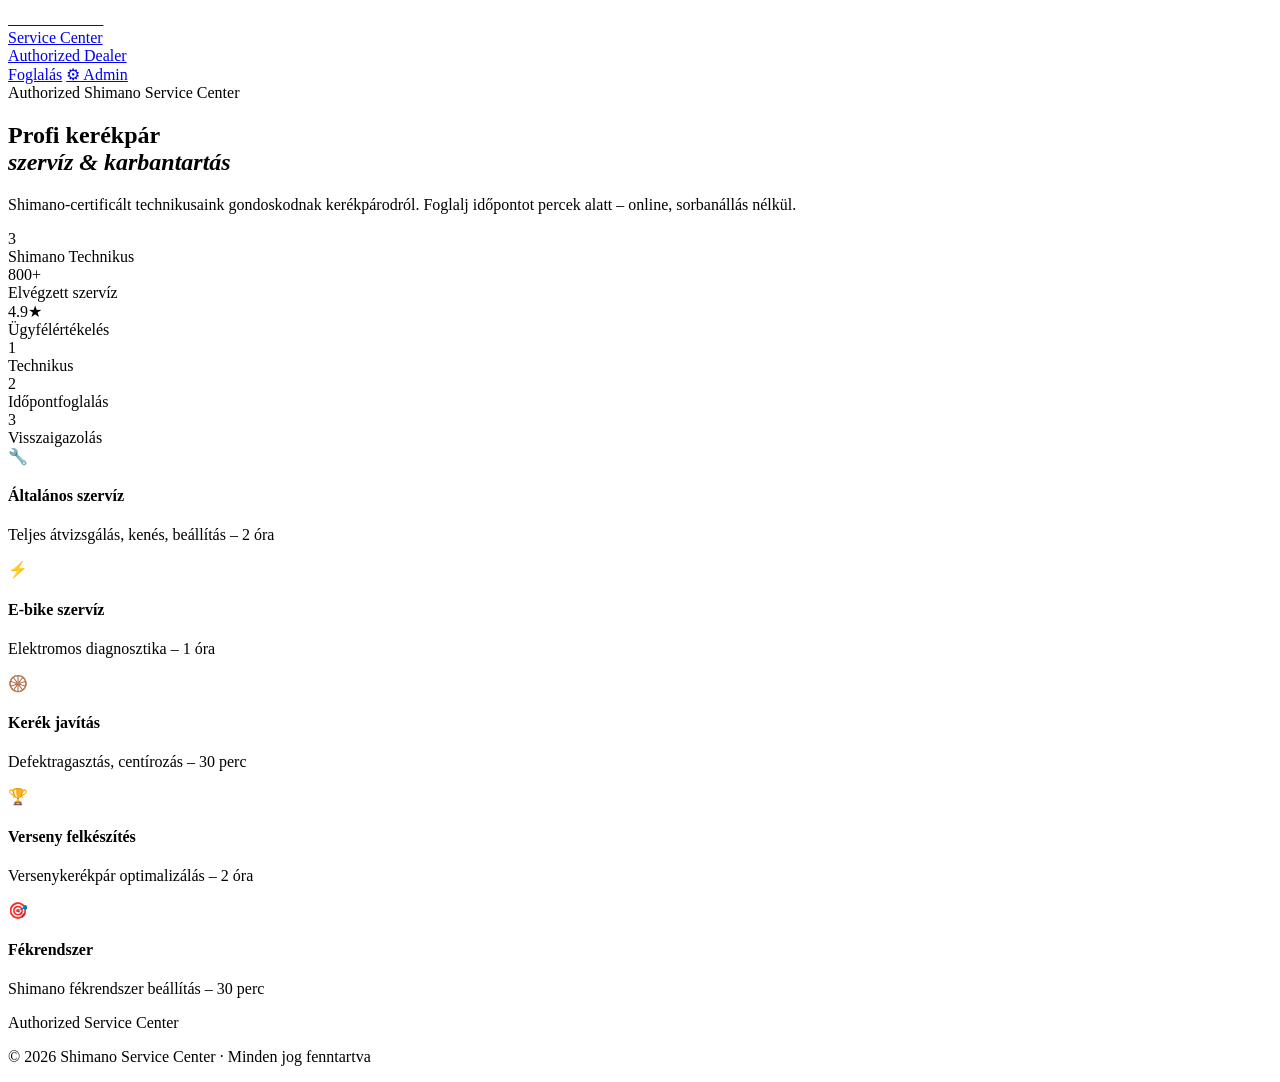
==== index.html @ ec5eacc6 "..." ====
<!DOCTYPE html>
<html lang="hu">

<head>
    <meta charset="UTF-8">
    <meta name="viewport" content="width=device-width, initial-scale=1.0">
    <title>Shimano Service Center - Időpontfoglaló</title>
    <link rel="stylesheet" href="CSS/style.css">
</head>

<body>

    <!-- Header -->
    <header class="site-header">
        <div class="header-inner">
            <a href="index.html" class="logo">
                <div class="logo-shimano">
                    <img src="https://upload.wikimedia.org/wikipedia/commons/thumb/0/0a/Shimano_logo.svg/320px-Shimano_logo.svg.png" 
                        alt="Shimano" onerror="this.outerHTML='<span style=\'font-family:sans-serif;font-weight:900;color:#fff;letter-spacing:.1em;font-size:1.1rem\'>SHIMANO</span>'">
                </div>
                <div class="logo-divider"></div>
                <div class="logo-text">
                    <div class="logo-title">Service Center</div>
                    <div class="logo-sub">Authorized Dealer</div>
                </div>
            </a>
            <nav class="header-nav">
                <a href="index.html">Foglalás</a>
                <a href="Admin/index.html" class="nav-admin">⚙ Admin</a>
            </nav>
        </div>
    </header>

    <!-- Hero -->
    <section class="hero">
        <div class="hero-inner">
            <div class="hereo-eyebrow">Authorized Shimano Service Center</div>
            <h1>Profi kerékpár<br><em>szervíz & karbantartás</em></h1>
            <p class="hero-sub">Shimano-certificált technikusaink gondoskodnak kerékpárodról. Foglalj időpontot percek alatt – online, sorbanállás nélkül.</p>
            <div class="hero-stats">
                <div class="hero-stat"><div class="n">3</div><div class="1">Shimano Technikus</div></div>
                <div class="hero-stat"><div class="n">800+</div><div class="1">Elvégzett szervíz</div></div>
                <div class="hero-stat"><div class="n">4.9★</div><div class="1">Ügyfélértékelés</div></div>
            </div>
        </div>
    </section>

    <!-- Lépés jelző -->
    <div class="step-bar">
        <div class="step-bar-inner">
            <div class="step-item active" id="step-1">
                <div class="step-dot">1</div>
                <span>Technikus</span>
            </div>
            <div class="step-line" id="line-1"></div>
            <div class="step-item" id="step-2">
                <div class="step-dot">2</div>
                <span>Időpontfoglalás</span>
            </div>
            <div class="step-line" id="line-2"></div>
            <div class="step-item" id="step-3">
                <div class="step-dot">3</div>
                <span>Visszaigazolás</span>
            </div>
        </div>
    </div>

    <!-- APP -->
    <div id="app"></div>

    <!-- Services Strip -->
    <div class="services-strip">
        <div class="services-inner">
            <div class="service-item"><span class="icon">🔧</span><h4>Általános szervíz</h4><p>Teljes átvizsgálás, kenés, beállítás – 2 óra</p></div>
            <div class="service-item"><span class="icon">⚡</span><h4>E-bike szervíz</h4><p>Elektromos diagnosztika – 1 óra</p></div>
            <div class="service-item"><span class="icon">🛞</span><h4>Kerék javítás</h4><p>Defektragasztás, centírozás – 30 perc</p></div>
            <div class="service-item"><span class="icon">🏆</span><h4>Verseny felkészítés</h4><p>Versenykerékpár optimalizálás – 2 óra</p></div>
            <div class="service-item"><span class="icon">🎯</span><h4>Fékrendszer</h4><p>Shimano fékrendszer beállítás – 30 perc</p></div>
        </div>
    </div>

    <footer class="site-footer">
        <div class="footer-shimano">
            <img src="https://upload.wikimedia.org/wikipedia/commons/thumb/0/0a/Shimano_logo.svg/320px-Shimano_logo.svg.png" alt="Shimano" onerror="this.style.display='none'">
            <span>Authorized Service Center</span>
        </div>
        <p>© 2026 Shimano Service Center · Minden jog fenntartva</p>
    </footer>

    <div class="toast-container" id="toasts"></div>

    <script src="JS/data.js"></script>
    <script src="JS/api.js"></script>
    <script src="JS/calendar.js"></script>
    <script src="JS/timeslots.js"></script>
    <script src="JS/app.js"></script>

</body>

</html>
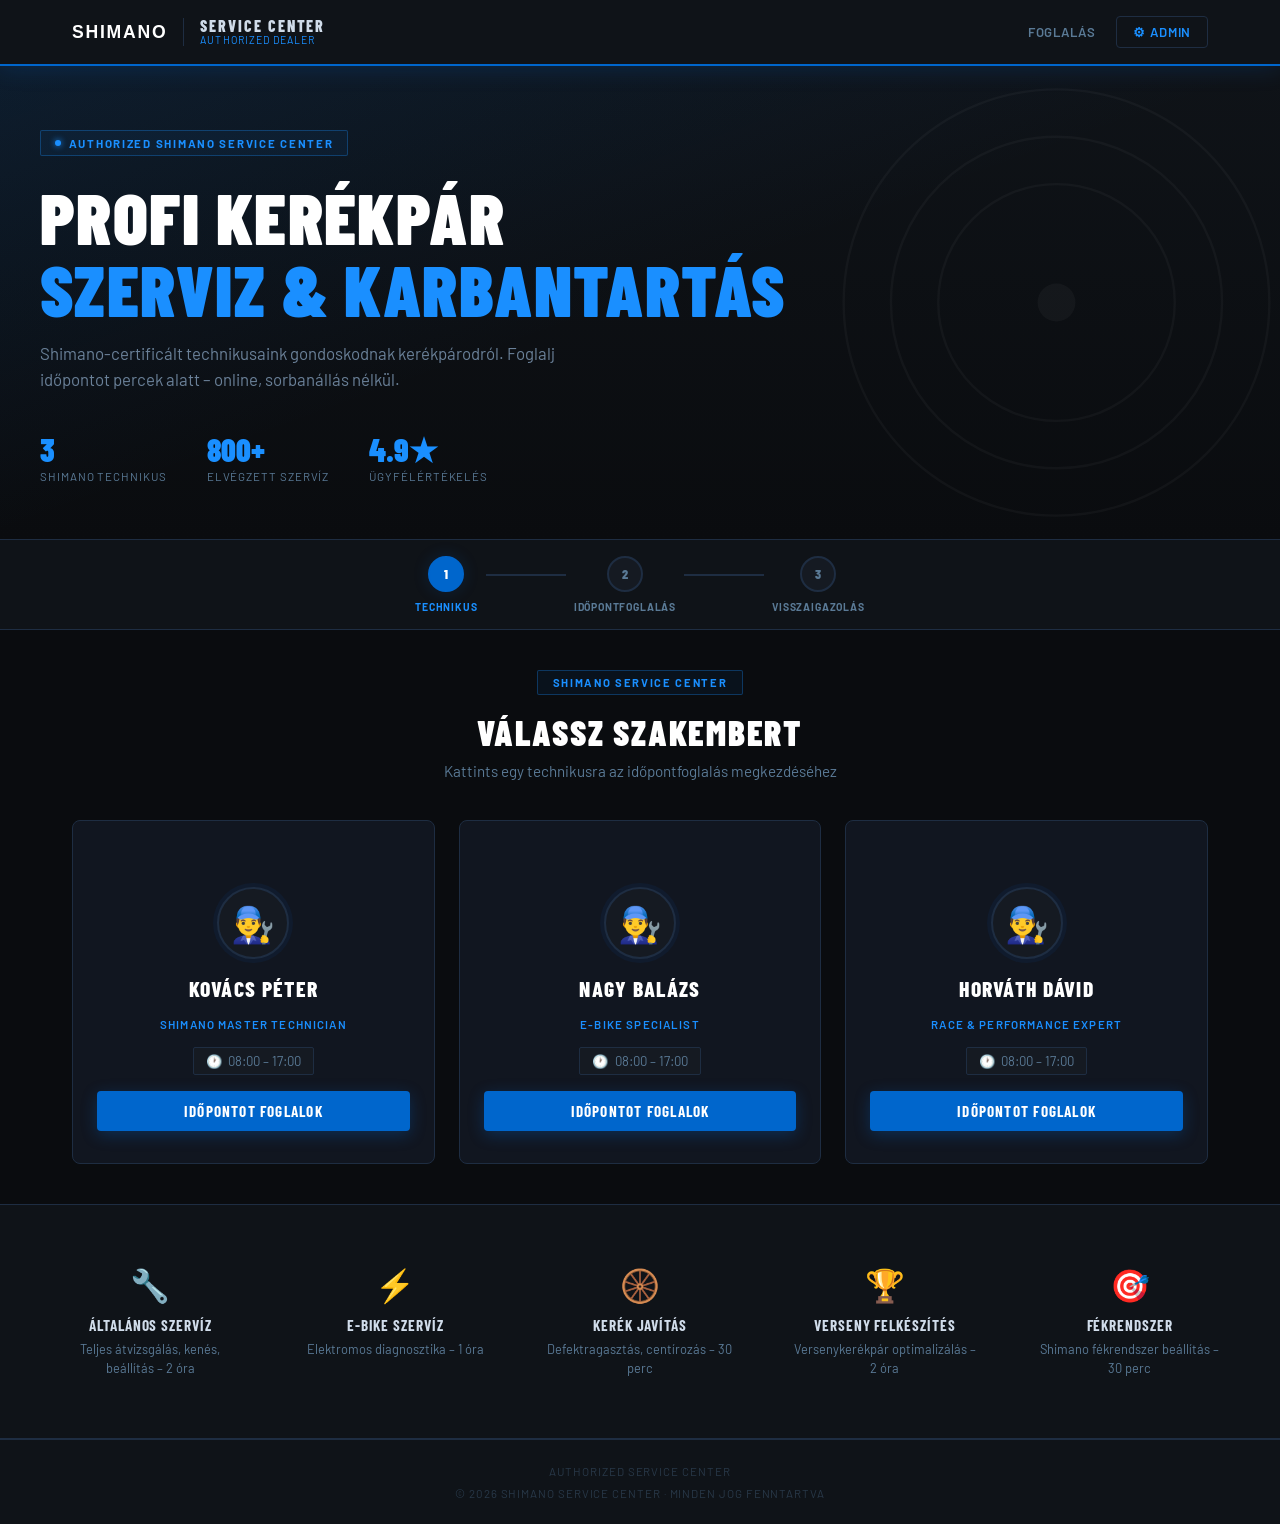
==== commit 79a432c4: "..." ====
--- a/index.html
+++ b/index.html
@@ -1,100 +1,95 @@
 <!DOCTYPE html>
 <html lang="hu">
-
 <head>
-    <meta charset="UTF-8">
-    <meta name="viewport" content="width=device-width, initial-scale=1.0">
-    <title>Shimano Service Center - Időpontfoglaló</title>
-    <link rel="stylesheet" href="CSS/style.css">
+  <meta charset="UTF-8">
+  <meta name="viewport" content="width=device-width, initial-scale=1.0">
+  <title>Shimano Service Center – Időpontfoglaló</title>
+  <link rel="stylesheet" href="CSS/style.css">
 </head>
-
 <body>
 
-    <!-- Header -->
-    <header class="site-header">
-        <div class="header-inner">
-            <a href="index.html" class="logo">
-                <div class="logo-shimano">
-                    <img src="https://upload.wikimedia.org/wikipedia/commons/thumb/0/0a/Shimano_logo.svg/320px-Shimano_logo.svg.png" 
-                        alt="Shimano" onerror="this.outerHTML='<span style=\'font-family:sans-serif;font-weight:900;color:#fff;letter-spacing:.1em;font-size:1.1rem\'>SHIMANO</span>'">
-                </div>
-                <div class="logo-divider"></div>
-                <div class="logo-text">
-                    <div class="logo-title">Service Center</div>
-                    <div class="logo-sub">Authorized Dealer</div>
-                </div>
-            </a>
-            <nav class="header-nav">
-                <a href="index.html">Foglalás</a>
-                <a href="Admin/index.html" class="nav-admin">⚙ Admin</a>
-            </nav>
+  <!-- HEADER -->
+  <header class="site-header">
+    <div class="header-inner">
+      <a href="index.html" class="logo">
+        <div class="logo-shimano">
+          <img src="https://upload.wikimedia.org/wikipedia/commons/thumb/0/0a/Shimano_logo.svg/320px-Shimano_logo.svg.png" alt="Shimano" onerror="this.outerHTML='<span style=\'font-family:sans-serif;font-weight:900;color:#fff;letter-spacing:.1em;font-size:1.1rem\'>SHIMANO</span>'">
         </div>
-    </header>
+        <div class="logo-divider"></div>
+        <div class="logo-text">
+          <div class="logo-title">Service Center</div>
+          <div class="logo-sub">Authorized Dealer</div>
+        </div>
+      </a>
+      <nav class="header-nav">
+        <a href="index.html">Foglalás</a>
+        <a href="Admin/index.html" class="nav-admin">⚙ Admin</a>
+      </nav>
+    </div>
+  </header>
 
-    <!-- Hero -->
-    <section class="hero">
-        <div class="hero-inner">
-            <div class="hereo-eyebrow">Authorized Shimano Service Center</div>
-            <h1>Profi kerékpár<br><em>szervíz & karbantartás</em></h1>
-            <p class="hero-sub">Shimano-certificált technikusaink gondoskodnak kerékpárodról. Foglalj időpontot percek alatt – online, sorbanállás nélkül.</p>
-            <div class="hero-stats">
-                <div class="hero-stat"><div class="n">3</div><div class="1">Shimano Technikus</div></div>
-                <div class="hero-stat"><div class="n">800+</div><div class="1">Elvégzett szervíz</div></div>
-                <div class="hero-stat"><div class="n">4.9★</div><div class="1">Ügyfélértékelés</div></div>
-            </div>
-        </div>
-    </section>
+  <!-- HERO -->
+  <section class="hero">
+    <div class="hero-inner">
+      <div class="hero-eyebrow">Authorized Shimano Service Center</div>
+      <h1>Profi kerékpár<br><em>szerviz & karbantartás</em></h1>
+      <p class="hero-sub">Shimano-certificált technikusaink gondoskodnak kerékpárodról. Foglalj időpontot percek alatt – online, sorbanállás nélkül.</p>
+      <div class="hero-stats">
+        <div class="hero-stat"><div class="n">3</div><div class="l">Shimano Technikus</div></div>
+        <div class="hero-stat"><div class="n">800+</div><div class="l">Elvégzett szervíz</div></div>
+        <div class="hero-stat"><div class="n">4.9★</div><div class="l">Ügyfélértékelés</div></div>
+      </div>
+    </div>
+  </section>
 
-    <!-- Lépés jelző -->
-    <div class="step-bar">
-        <div class="step-bar-inner">
-            <div class="step-item active" id="step-1">
-                <div class="step-dot">1</div>
-                <span>Technikus</span>
-            </div>
-            <div class="step-line" id="line-1"></div>
-            <div class="step-item" id="step-2">
-                <div class="step-dot">2</div>
-                <span>Időpontfoglalás</span>
-            </div>
-            <div class="step-line" id="line-2"></div>
-            <div class="step-item" id="step-3">
-                <div class="step-dot">3</div>
-                <span>Visszaigazolás</span>
-            </div>
-        </div>
+  <!-- LÉPÉS JELZŐ -->
+  <div class="step-bar">
+    <div class="step-bar-inner">
+      <div class="step-item active" id="step-1">
+        <div class="step-dot">1</div>
+        <span>Technikus</span>
+      </div>
+      <div class="step-line" id="line-1"></div>
+      <div class="step-item" id="step-2">
+        <div class="step-dot">2</div>
+        <span>Időpontfoglalás</span>
+      </div>
+      <div class="step-line" id="line-2"></div>
+      <div class="step-item" id="step-3">
+        <div class="step-dot">3</div>
+        <span>Visszaigazolás</span>
+      </div>
     </div>
+  </div>
 
-    <!-- APP -->
-    <div id="app"></div>
+  <!-- APP -->
+  <div id="app"></div>
 
-    <!-- Services Strip -->
-    <div class="services-strip">
-        <div class="services-inner">
-            <div class="service-item"><span class="icon">🔧</span><h4>Általános szervíz</h4><p>Teljes átvizsgálás, kenés, beállítás – 2 óra</p></div>
-            <div class="service-item"><span class="icon">⚡</span><h4>E-bike szervíz</h4><p>Elektromos diagnosztika – 1 óra</p></div>
-            <div class="service-item"><span class="icon">🛞</span><h4>Kerék javítás</h4><p>Defektragasztás, centírozás – 30 perc</p></div>
-            <div class="service-item"><span class="icon">🏆</span><h4>Verseny felkészítés</h4><p>Versenykerékpár optimalizálás – 2 óra</p></div>
-            <div class="service-item"><span class="icon">🎯</span><h4>Fékrendszer</h4><p>Shimano fékrendszer beállítás – 30 perc</p></div>
-        </div>
+  <!-- SERVICES STRIP -->
+  <div class="services-strip">
+    <div class="services-inner">
+      <div class="service-item"><span class="icon">🔧</span><h4>Általános szervíz</h4><p>Teljes átvizsgálás, kenés, beállítás – 2 óra</p></div>
+      <div class="service-item"><span class="icon">⚡</span><h4>E-bike szervíz</h4><p>Elektromos diagnosztika – 1 óra</p></div>
+      <div class="service-item"><span class="icon">🛞</span><h4>Kerék javítás</h4><p>Defektragasztás, centírozás – 30 perc</p></div>
+      <div class="service-item"><span class="icon">🏆</span><h4>Verseny felkészítés</h4><p>Versenykerékpár optimalizálás – 2 óra</p></div>
+      <div class="service-item"><span class="icon">🎯</span><h4>Fékrendszer</h4><p>Shimano fékrendszer beállítás – 30 perc</p></div>
     </div>
+  </div>
 
-    <footer class="site-footer">
-        <div class="footer-shimano">
-            <img src="https://upload.wikimedia.org/wikipedia/commons/thumb/0/0a/Shimano_logo.svg/320px-Shimano_logo.svg.png" alt="Shimano" onerror="this.style.display='none'">
-            <span>Authorized Service Center</span>
-        </div>
-        <p>© 2026 Shimano Service Center · Minden jog fenntartva</p>
-    </footer>
+  <footer class="site-footer">
+    <div class="footer-shimano">
+      <img src="https://upload.wikimedia.org/wikipedia/commons/thumb/0/0a/Shimano_logo.svg/320px-Shimano_logo.svg.png" alt="Shimano" onerror="this.style.display='none'">
+      <span>Authorized Service Center</span>
+    </div>
+    <p>© 2026 Shimano Service Center · Minden jog fenntartva</p>
+  </footer>
 
-    <div class="toast-container" id="toasts"></div>
+  <div class="toast-container" id="toasts"></div>
 
-    <script src="JS/data.js"></script>
-    <script src="JS/api.js"></script>
-    <script src="JS/calendar.js"></script>
-    <script src="JS/timeslots.js"></script>
-    <script src="JS/app.js"></script>
-
+  <script src="JS/data.js"></script>
+  <script src="JS/api.js"></script>
+  <script src="JS/calendar.js"></script>
+  <script src="JS/timeslots.js"></script>
+  <script src="JS/app.js"></script>
 </body>
-
 </html>
--- a/CSS/style.css
+++ b/CSS/style.css
@@ -0,0 +1,588 @@
+/* ═══════════════════════════════════════════════════
+   Shimano Service Center · style.css
+   Prémium fekete/kék Shimano téma
+   ═══════════════════════════════════════════════════ */
+
+@import url('https://fonts.googleapis.com/css2?family=Barlow+Condensed:wght@400;600;700;800;900&family=Barlow:wght@300;400;500;600&display=swap');
+
+:root {
+  --bg:          #0a0c0f;
+  --bg2:         #0f1318;
+  --bg3:         #151a22;
+  --panel:       #111620;
+  --border:      #1e2d42;
+  --border2:     #162035;
+  --blue:        #0066cc;
+  --blue-light:  #1a8fff;
+  --blue-glow:   rgba(0,102,204,.18);
+  --blue-glow2:  rgba(0,102,204,.07);
+  --silver:      #c8d4e0;
+  --silver-dim:  #6a8098;
+  --silver-dark: #2a3a4a;
+  --red:         #cc2200;
+  --text:        #d0dcea;
+  --text-dim:    #5a7a96;
+  --text-muted:  #283848;
+  --font-display: 'Barlow Condensed', sans-serif;
+  --font-body:    'Barlow', sans-serif;
+  --r:  4px;
+  --r2: 8px;
+  --t:  .2s ease;
+}
+
+*, *::before, *::after { box-sizing: border-box; margin: 0; padding: 0; }
+html { scroll-behavior: smooth; }
+body {
+  font-family: var(--font-body);
+  background: var(--bg);
+  color: var(--text);
+  font-size: 15px;
+  min-height: 100vh;
+}
+
+/* ── HEADER ── */
+.site-header {
+  background: var(--bg2);
+  border-bottom: 2px solid var(--blue);
+  position: sticky; top: 0; z-index: 100;
+  box-shadow: 0 2px 24px rgba(0,102,204,.2);
+}
+.header-inner {
+  max-width: 1200px; margin: 0 auto;
+  padding: 0 2rem;
+  display: flex; align-items: center; justify-content: space-between;
+  height: 64px;
+}
+.logo { display: flex; align-items: center; gap: 1rem; text-decoration: none; }
+.logo-shimano img {
+  height: 22px; width: auto;
+  filter: brightness(0) invert(1);
+}
+.logo-divider {
+  width: 1px; height: 28px;
+  background: var(--border);
+}
+.logo-text { line-height: 1.1; }
+.logo-title {
+  font-family: var(--font-display);
+  font-size: 1rem; font-weight: 800;
+  color: var(--text); letter-spacing: .12em;
+  text-transform: uppercase;
+}
+.logo-sub { font-size: .65rem; color: var(--blue-light); letter-spacing: .1em; text-transform: uppercase; }
+
+.header-nav { display: flex; align-items: center; gap: .25rem; }
+.header-nav a {
+  padding: .45rem 1rem;
+  text-decoration: none; color: var(--text-dim);
+  font-size: .82rem; font-weight: 600;
+  letter-spacing: .05em; text-transform: uppercase;
+  border-radius: var(--r); transition: all var(--t);
+  border: 1px solid transparent;
+}
+.header-nav a:hover { color: var(--text); background: var(--bg3); border-color: var(--border); }
+.nav-admin {
+  color: var(--blue-light) !important;
+  border-color: var(--border) !important;
+}
+.nav-admin:hover { background: var(--blue-glow2) !important; border-color: var(--blue) !important; }
+
+/* ── HERO ── */
+.hero {
+  background:
+    linear-gradient(160deg, rgba(0,102,204,.12) 0%, transparent 50%),
+    linear-gradient(0deg, var(--bg) 0%, transparent 100%),
+    var(--bg2);
+  border-bottom: 1px solid var(--border);
+  padding: 4rem 2rem 3.5rem;
+  position: relative; overflow: hidden;
+}
+.hero::before {
+  content: '';
+  position: absolute; top: 0; right: -10%; bottom: 0;
+  width: 55%; opacity: .03;
+  background: url("data:image/svg+xml,%3Csvg viewBox='0 0 200 200' xmlns='http://www.w3.org/2000/svg'%3E%3Ccircle cx='100' cy='100' r='90' stroke='white' stroke-width='1' fill='none'/%3E%3Ccircle cx='100' cy='100' r='70' stroke='white' stroke-width='1' fill='none'/%3E%3Ccircle cx='100' cy='100' r='50' stroke='white' stroke-width='1' fill='none'/%3E%3Ccircle cx='100' cy='100' r='8' fill='white'/%3E%3C/svg%3E") center/contain no-repeat;
+}
+.hero-inner { max-width: 1200px; margin: 0 auto; }
+
+.hero-eyebrow {
+  display: inline-flex; align-items: center; gap: .5rem;
+  font-size: .72rem; font-weight: 700;
+  color: var(--blue-light); letter-spacing: .15em; text-transform: uppercase;
+  border: 1px solid rgba(26,143,255,.3);
+  border-radius: 2px; padding: .3rem .85rem;
+  margin-bottom: 1.5rem;
+  background: rgba(26,143,255,.06);
+}
+.hero-eyebrow::before { content: ''; width: 6px; height: 6px; border-radius: 50%; background: var(--blue-light); box-shadow: 0 0 6px var(--blue-light); }
+
+.hero h1 {
+  font-family: var(--font-display);
+  font-size: clamp(2.5rem, 6vw, 4.5rem);
+  font-weight: 900; line-height: 1;
+  color: #fff; letter-spacing: .02em;
+  text-transform: uppercase;
+  margin-bottom: 1rem;
+}
+.hero h1 em {
+  font-style: normal; color: var(--blue-light);
+  display: block;
+}
+.hero-sub {
+  font-size: 1.05rem; color: var(--silver-dim);
+  max-width: 520px; line-height: 1.6;
+  margin-bottom: 2.5rem;
+}
+.hero-stats {
+  display: flex; gap: 2.5rem; flex-wrap: wrap;
+}
+.hero-stat .n {
+  font-family: var(--font-display);
+  font-size: 2rem; font-weight: 900;
+  color: var(--blue-light); line-height: 1;
+}
+.hero-stat .l { font-size: .72rem; color: var(--text-dim); letter-spacing: .08em; text-transform: uppercase; margin-top: .2rem; }
+
+/* ── STEP BAR ── */
+.step-bar { background: var(--bg2); border-bottom: 1px solid var(--border); padding: 1rem 2rem; }
+.step-bar-inner {
+  max-width: 1200px; margin: 0 auto;
+  display: flex; align-items: center; justify-content: center; gap: 0;
+}
+.step-item { display: flex; align-items: center; gap: .6rem; flex-direction: column; }
+.step-dot {
+  width: 36px; height: 36px; border-radius: 50%;
+  border: 2px solid var(--border);
+  display: flex; align-items: center; justify-content: center;
+  font-family: var(--font-display); font-size: .85rem; font-weight: 800;
+  color: var(--text-dim); background: var(--bg3);
+  transition: all .3s ease;
+}
+.step-dot.active { border-color: var(--blue); color: #fff; background: var(--blue); box-shadow: 0 0 16px var(--blue-glow); }
+.step-dot.done   { border-color: var(--blue); color: var(--blue); background: var(--blue-glow2); }
+.step-item span  { font-size: .65rem; font-weight: 700; color: var(--text-dim); letter-spacing: .08em; text-transform: uppercase; }
+.step-item.active span, .step-item.done span { color: var(--blue-light); }
+.step-line {
+  width: 80px; height: 2px; background: var(--border);
+  margin: 0 .5rem; margin-bottom: 1.2rem;
+  transition: background .3s ease;
+}
+.step-line.done { background: var(--blue); }
+
+/* ── APP CONTAINER ── */
+#app { max-width: 1200px; margin: 0 auto; padding: 2.5rem 2rem; min-height: 60vh; }
+
+/* ── LOADER ── */
+.loader {
+  display: flex; flex-direction: column; align-items: center; gap: 1rem;
+  padding: 5rem; color: var(--text-dim);
+}
+.spin {
+  width: 32px; height: 32px; border-radius: 50%;
+  border: 2px solid var(--border); border-top-color: var(--blue);
+  animation: spin .7s linear infinite;
+  box-shadow: 0 0 10px var(--blue-glow);
+}
+@keyframes spin { to { transform: rotate(360deg); } }
+
+/* ── SECTION INTRO ── */
+.section-intro { text-align: center; margin-bottom: 2.5rem; }
+.section-badge {
+  display: inline-block;
+  font-size: .7rem; font-weight: 700; letter-spacing: .15em; text-transform: uppercase;
+  color: var(--blue-light); border: 1px solid rgba(26,143,255,.3);
+  border-radius: 2px; padding: .3rem .9rem; margin-bottom: 1rem;
+  background: var(--blue-glow2);
+}
+.section-title {
+  font-family: var(--font-display);
+  font-size: 2.2rem; font-weight: 900; text-transform: uppercase;
+  color: #fff; letter-spacing: .05em; margin-bottom: .6rem;
+}
+.section-sub { color: var(--text-dim); font-size: .95rem; }
+
+/* ── MECHANICS GRID ── */
+.mechanics-grid {
+  display: grid; grid-template-columns: repeat(auto-fit, minmax(280px, 1fr)); gap: 1.5rem;
+}
+.mech-card {
+  background: var(--panel);
+  border: 1px solid var(--border);
+  border-radius: var(--r2);
+  padding: 2rem 1.5rem;
+  display: flex; flex-direction: column; align-items: center; gap: 1rem;
+  text-align: center;
+  transition: border-color var(--t), box-shadow var(--t), transform var(--t);
+  position: relative; overflow: hidden;
+}
+.mech-card::before {
+  content: ''; position: absolute; top: 0; left: 0; right: 0; height: 3px;
+  background: linear-gradient(90deg, var(--blue), var(--blue-light));
+  opacity: 0; transition: opacity var(--t);
+}
+.mech-card:hover {
+  border-color: var(--blue);
+  box-shadow: 0 8px 32px var(--blue-glow);
+  transform: translateY(-4px);
+}
+.mech-card:hover::before { opacity: 1; }
+
+.mech-shimano-logo { height: 18px; display: flex; align-items: center; }
+.mech-shimano-logo img { height: 100%; width: auto; filter: brightness(0) invert(.6); }
+
+.mech-avatar {
+  width: 72px; height: 72px; border-radius: 50%;
+  border: 2px solid var(--border);
+  display: flex; align-items: center; justify-content: center;
+  background: var(--bg3);
+  box-shadow: 0 0 0 4px var(--blue-glow2);
+  transition: border-color var(--t), box-shadow var(--t);
+}
+.mech-card:hover .mech-avatar { border-color: var(--blue); box-shadow: 0 0 0 4px var(--blue-glow); }
+.mech-avatar-inner { font-size: 2.2rem; line-height: 1; }
+
+.mech-name {
+  font-family: var(--font-display);
+  font-size: 1.35rem; font-weight: 800; text-transform: uppercase;
+  letter-spacing: .06em; color: #fff;
+}
+.mech-title { font-size: .72rem; font-weight: 600; color: var(--blue-light); letter-spacing: .1em; text-transform: uppercase; }
+.mech-hours {
+  display: flex; align-items: center; gap: .4rem;
+  font-size: .82rem; color: var(--text-dim);
+  background: var(--bg3); border: 1px solid var(--border);
+  border-radius: 2px; padding: .3rem .75rem;
+}
+
+/* ── BTN PRIMARY ── */
+.btn-primary {
+  background: var(--blue); color: #fff;
+  border: none; border-radius: var(--r);
+  padding: .7rem 1.5rem;
+  font-family: var(--font-display); font-size: .95rem;
+  font-weight: 700; letter-spacing: .08em; text-transform: uppercase;
+  cursor: pointer; transition: all var(--t); width: 100%;
+  box-shadow: 0 4px 16px rgba(0,102,204,.3);
+}
+.btn-primary:hover:not(:disabled) {
+  background: var(--blue-light);
+  box-shadow: 0 6px 24px rgba(0,102,204,.5);
+  transform: translateY(-1px);
+}
+.btn-primary:disabled { opacity: .4; cursor: not-allowed; transform: none; }
+
+.btn-back {
+  background: transparent; border: 1px solid var(--border);
+  color: var(--text-dim); border-radius: var(--r);
+  padding: .5rem 1rem; font-size: .82rem; font-weight: 600;
+  cursor: pointer; transition: all var(--t); margin-bottom: 1.5rem;
+  font-family: var(--font-body);
+}
+.btn-back:hover { border-color: var(--blue-light); color: var(--blue-light); }
+
+/* ── BOOKING WHO ── */
+.booking-who {
+  background: var(--bg2); border: 1px solid var(--border);
+  border-left: 3px solid var(--blue);
+  border-radius: var(--r2); padding: 1.25rem 1.5rem;
+  margin-bottom: 1.75rem;
+}
+.bw-badge { font-size: .65rem; font-weight: 700; color: var(--blue-light); letter-spacing: .12em; text-transform: uppercase; margin-bottom: .35rem; }
+.bw-name { font-family: var(--font-display); font-size: 1.4rem; font-weight: 800; text-transform: uppercase; color: #fff; letter-spacing: .05em; }
+.bw-title { font-size: .75rem; color: var(--blue-light); letter-spacing: .08em; margin-top: .1rem; }
+.bw-hours { font-size: .82rem; color: var(--text-dim); margin-top: .35rem; }
+
+/* ── BOOKING LAYOUT ── */
+.booking-layout { display: grid; grid-template-columns: 1fr 1fr; gap: 1.5rem; }
+
+/* ── PANEL ── */
+.panel {
+  background: var(--panel); border: 1px solid var(--border);
+  border-radius: var(--r2); padding: 1.25rem;
+  margin-bottom: 1rem;
+}
+.panel:last-child { margin-bottom: 0; }
+.panel-label {
+  font-family: var(--font-display);
+  font-size: .78rem; font-weight: 700;
+  color: var(--blue-light); letter-spacing: .12em; text-transform: uppercase;
+  margin-bottom: 1rem; padding-bottom: .65rem;
+  border-bottom: 1px solid var(--border);
+}
+
+/* ── FORM ── */
+.form-group { margin-bottom: 1rem; }
+.form-group:last-child { margin-bottom: 0; }
+.form-group label {
+  display: block; font-size: .75rem; font-weight: 600;
+  color: var(--text-dim); letter-spacing: .06em;
+  text-transform: uppercase; margin-bottom: .4rem;
+}
+.form-group input,
+.form-group select {
+  width: 100%; background: var(--bg3); border: 1px solid var(--border);
+  border-radius: var(--r); padding: .6rem .85rem;
+  color: var(--text); font-family: var(--font-body); font-size: .9rem;
+  transition: border-color var(--t), box-shadow var(--t);
+  appearance: none;
+}
+.form-group input:focus,
+.form-group select:focus {
+  outline: none; border-color: var(--blue);
+  box-shadow: 0 0 0 3px var(--blue-glow);
+}
+.form-group select { background-image: url("data:image/svg+xml,%3Csvg xmlns='http://www.w3.org/2000/svg' width='12' height='8'%3E%3Cpath d='M1 1l5 5 5-5' stroke='%235a7a96' stroke-width='1.5' fill='none' stroke-linecap='round'/%3E%3C/svg%3E"); background-repeat: no-repeat; background-position: right .85rem center; padding-right: 2rem; cursor: pointer; }
+.form-group select option { background: var(--bg3); }
+
+/* ── SUMMARY ── */
+.summary-panel { }
+.sum-row {
+  display: flex; justify-content: space-between; align-items: center;
+  padding: .5rem 0; border-bottom: 1px solid var(--border2);
+  font-size: .88rem;
+}
+.sum-row:last-child { border-bottom: none; }
+.sum-row span { color: var(--text-dim); }
+.sum-row strong { color: var(--text); font-weight: 600; }
+
+.btn-submit { margin-top: .25rem; font-size: 1.05rem; padding: .85rem; }
+
+/* ── NAPTÁR ── */
+.cal-header {
+  display: flex; align-items: center; justify-content: space-between;
+  margin-bottom: .85rem;
+}
+.cal-title {
+  font-family: var(--font-display); font-size: .92rem; font-weight: 700;
+  color: var(--text); letter-spacing: .06em; text-transform: uppercase;
+}
+.cal-nav {
+  background: var(--bg3); border: 1px solid var(--border);
+  color: var(--text-dim); border-radius: var(--r);
+  width: 28px; height: 28px; cursor: pointer;
+  font-size: 1.1rem; display: flex; align-items: center; justify-content: center;
+  transition: all var(--t);
+}
+.cal-nav:hover { border-color: var(--blue); color: var(--blue-light); }
+
+.cal-grid {
+  display: grid; grid-template-columns: repeat(7, 1fr); gap: 3px;
+}
+.cal-day-name {
+  text-align: center; font-size: .65rem; font-weight: 700;
+  color: var(--text-muted); letter-spacing: .06em; text-transform: uppercase;
+  padding: .3rem 0;
+}
+.cal-cell {
+  aspect-ratio: 1; display: flex; align-items: center; justify-content: center;
+  font-size: .82rem; border-radius: var(--r); cursor: pointer;
+  transition: all var(--t); color: var(--text);
+}
+.cal-cell:not(.disabled):not(:empty):hover { background: var(--blue-glow); color: var(--blue-light); }
+.cal-cell.disabled { color: var(--text-muted); cursor: not-allowed; }
+.cal-cell.today { color: var(--blue-light); font-weight: 700; border: 1px solid rgba(26,143,255,.3); }
+.cal-cell.selected { background: var(--blue) !important; color: #fff !important; font-weight: 700; box-shadow: 0 2px 8px var(--blue-glow); }
+
+/* ── SLOTS ── */
+.slots-loading { display: flex; align-items: center; gap: .6rem; color: var(--text-dim); font-size: .85rem; padding: .5rem 0; }
+.spin-sm { width: 16px; height: 16px; border-radius: 50%; border: 2px solid var(--border); border-top-color: var(--blue); animation: spin .6s linear infinite; display: inline-block; }
+.slots-empty { color: var(--text-dim); font-size: .85rem; font-style: italic; padding: .5rem 0; }
+.slots-duration-note {
+  font-size: .78rem; color: var(--text-dim);
+  background: var(--blue-glow2); border: 1px solid rgba(26,143,255,.2);
+  border-radius: var(--r); padding: .45rem .75rem;
+  margin-bottom: .85rem;
+}
+.slots-duration-note strong { color: var(--blue-light); }
+.slots-grid { display: grid; grid-template-columns: repeat(3, 1fr); gap: .4rem; }
+.slot-btn {
+  background: var(--bg3); border: 1px solid var(--border);
+  border-radius: var(--r); padding: .5rem .25rem;
+  font-family: var(--font-display); font-size: .85rem; font-weight: 700;
+  color: var(--text-dim); cursor: pointer; transition: all var(--t);
+  letter-spacing: .04em;
+}
+.slot-btn:hover { border-color: var(--blue); color: var(--blue-light); background: var(--blue-glow2); }
+.slot-btn.active { background: var(--blue); border-color: var(--blue); color: #fff; box-shadow: 0 2px 8px var(--blue-glow); }
+
+/* ── SUCCESS ── */
+.success-wrap { max-width: 520px; margin: 2rem auto; text-align: center; }
+.success-icon {
+  width: 72px; height: 72px; border-radius: 50%;
+  background: linear-gradient(135deg, var(--blue), var(--blue-light));
+  display: flex; align-items: center; justify-content: center;
+  font-size: 2rem; color: #fff; margin: 0 auto 1.5rem;
+  box-shadow: 0 8px 32px var(--blue-glow);
+  animation: popIn .4s cubic-bezier(.17,.67,.34,1.3);
+}
+@keyframes popIn { from { transform: scale(0); opacity: 0; } to { transform: scale(1); opacity: 1; } }
+.success-title {
+  font-family: var(--font-display); font-size: 2rem; font-weight: 900;
+  text-transform: uppercase; letter-spacing: .08em; color: #fff; margin-bottom: .75rem;
+}
+.success-sub { color: var(--text-dim); margin-bottom: 1.75rem; line-height: 1.6; }
+.success-card {
+  background: var(--panel); border: 1px solid var(--border);
+  border-radius: var(--r2); padding: 1.25rem; margin-bottom: 1.75rem; text-align: left;
+}
+
+/* ── SERVICES STRIP ── */
+.services-strip { background: var(--bg2); border-top: 1px solid var(--border); border-bottom: 1px solid var(--border); padding: 2.5rem 2rem; }
+.services-inner { max-width: 1200px; margin: 0 auto; display: grid; grid-template-columns: repeat(auto-fit, minmax(180px, 1fr)); gap: 1.5rem; }
+.service-item { text-align: center; padding: 1.25rem 1rem; }
+.service-item .icon { font-size: 2rem; display: block; margin-bottom: .65rem; }
+.service-item h4 {
+  font-family: var(--font-display); font-size: .95rem; font-weight: 700;
+  text-transform: uppercase; letter-spacing: .06em;
+  color: var(--text); margin-bottom: .4rem;
+}
+.service-item p { font-size: .8rem; color: var(--text-dim); line-height: 1.5; }
+
+/* ── FOOTER ── */
+.site-footer {
+  background: var(--bg2); border-top: 1px solid var(--border);
+  padding: 1.5rem 2rem; text-align: center;
+  font-size: .72rem; color: var(--text-muted);
+  letter-spacing: .08em; text-transform: uppercase;
+}
+.footer-shimano {
+  display: flex; align-items: center; justify-content: center; gap: .75rem;
+  margin-bottom: .5rem;
+}
+.footer-shimano img { height: 14px; filter: brightness(0) invert(.25); }
+
+/* ── TOASTS ── */
+.toast-container { position: fixed; bottom: 1.5rem; right: 1.5rem; z-index: 9999; display: flex; flex-direction: column; gap: .5rem; }
+.toast {
+  background: var(--bg2); border: 1px solid var(--border);
+  border-radius: var(--r); padding: .75rem 1.25rem;
+  font-size: .85rem; color: var(--text);
+  box-shadow: 0 8px 24px rgba(0,0,0,.4);
+  transform: translateX(120%); transition: transform .35s cubic-bezier(.17,.67,.34,1.2);
+  max-width: 320px;
+}
+.toast.show { transform: translateX(0); }
+.toast.err { border-color: var(--red); color: #ff8870; }
+
+/* ══════════════════════════════════════════
+   RESZPONZÍV – Tablet (max 900px)
+   ══════════════════════════════════════════ */
+@media (max-width: 900px) {
+  /* Header */
+  .header-inner { padding: 0 1.25rem; }
+  .logo-title { font-size: .88rem; }
+
+  /* Hero */
+  .hero { padding: 2.5rem 1.25rem 2rem; }
+  .hero h1 { font-size: clamp(2rem, 5vw, 3rem); }
+  .hero-sub { font-size: .95rem; }
+  .hero-stats { gap: 2rem; }
+
+  /* Step bar */
+  .step-line { width: 50px; }
+
+  /* App */
+  #app { padding: 2rem 1.25rem; }
+
+  /* Mechanics */
+  .mechanics-grid { grid-template-columns: repeat(2, 1fr); gap: 1rem; }
+
+  /* Booking – egymás alá kerül */
+  .booking-layout { grid-template-columns: 1fr; }
+
+  /* Services strip */
+  .services-inner { grid-template-columns: repeat(3, 1fr); gap: 1rem; }
+}
+
+/* ══════════════════════════════════════════
+   RESZPONZÍV – Mobil (max 600px)
+   ══════════════════════════════════════════ */
+@media (max-width: 600px) {
+  /* Header */
+  .header-inner { padding: 0 1rem; height: 56px; }
+  .logo-sub { display: none; }
+  .logo-divider { display: none; }
+  .nav-admin span { display: none; }
+  .header-nav a { padding: .4rem .65rem; font-size: .75rem; }
+
+  /* Hero */
+  .hero { padding: 2rem 1rem 1.75rem; }
+  .hero-eyebrow { font-size: .65rem; }
+  .hero h1 { font-size: 2rem; }
+  .hero-sub { font-size: .88rem; margin-bottom: 1.75rem; }
+  .hero-stats { gap: 1.25rem; }
+  .hero-stat .n { font-size: 1.6rem; }
+  .hero-stat .l { font-size: .65rem; }
+
+  /* Step bar */
+  .step-bar { padding: .85rem 1rem; }
+  .step-line { width: 28px; }
+  .step-dot { width: 30px; height: 30px; font-size: .78rem; }
+  .step-item span { font-size: .6rem; }
+
+  /* App */
+  #app { padding: 1.25rem 1rem; }
+
+  /* Section intro */
+  .section-title { font-size: 1.7rem; }
+  .section-sub { font-size: .85rem; }
+
+  /* Mechanics – 1 oszlop */
+  .mechanics-grid { grid-template-columns: 1fr; gap: 1rem; }
+  .mech-card { padding: 1.5rem 1.25rem; }
+
+  /* Booking who */
+  .booking-who { padding: 1rem 1.25rem; }
+  .bw-name { font-size: 1.15rem; }
+
+  /* Panels */
+  .panel { padding: 1rem; }
+
+  /* Naptár */
+  .cal-cell { font-size: .75rem; }
+
+  /* Slots – 4 oszlop mobilon */
+  .slots-grid { grid-template-columns: repeat(4, 1fr); gap: .35rem; }
+  .slot-btn { font-size: .78rem; padding: .45rem .1rem; }
+
+  /* Form */
+  .form-group input,
+  .form-group select { font-size: .85rem; padding: .55rem .75rem; }
+
+  /* Summary */
+  .sum-row { font-size: .82rem; }
+
+  /* Submit gomb */
+  .btn-submit { font-size: .95rem; padding: .75rem; }
+
+  /* Success */
+  .success-wrap { padding: 0 .5rem; }
+  .success-title { font-size: 1.6rem; }
+  .success-icon { width: 60px; height: 60px; font-size: 1.6rem; }
+
+  /* Services strip */
+  .services-strip { padding: 1.75rem 1rem; }
+  .services-inner { grid-template-columns: repeat(2, 1fr); gap: 1rem; }
+  .service-item { padding: .85rem .5rem; }
+  .service-item .icon { font-size: 1.6rem; }
+  .service-item h4 { font-size: .82rem; }
+  .service-item p { font-size: .72rem; }
+
+  /* Toast */
+  .toast-container { bottom: 1rem; right: 1rem; left: 1rem; }
+  .toast { max-width: 100%; }
+
+  /* Footer */
+  .site-footer { padding: 1.25rem 1rem; font-size: .65rem; }
+}
+
+/* ══════════════════════════════════════════
+   RESZPONZÍV – Kis mobil (max 400px)
+   ══════════════════════════════════════════ */
+@media (max-width: 400px) {
+  .hero h1 { font-size: 1.75rem; }
+  .mechanics-grid { grid-template-columns: 1fr; }
+  .slots-grid { grid-template-columns: repeat(3, 1fr); }
+  .services-inner { grid-template-columns: 1fr; }
+  .step-line { width: 18px; }
+}
